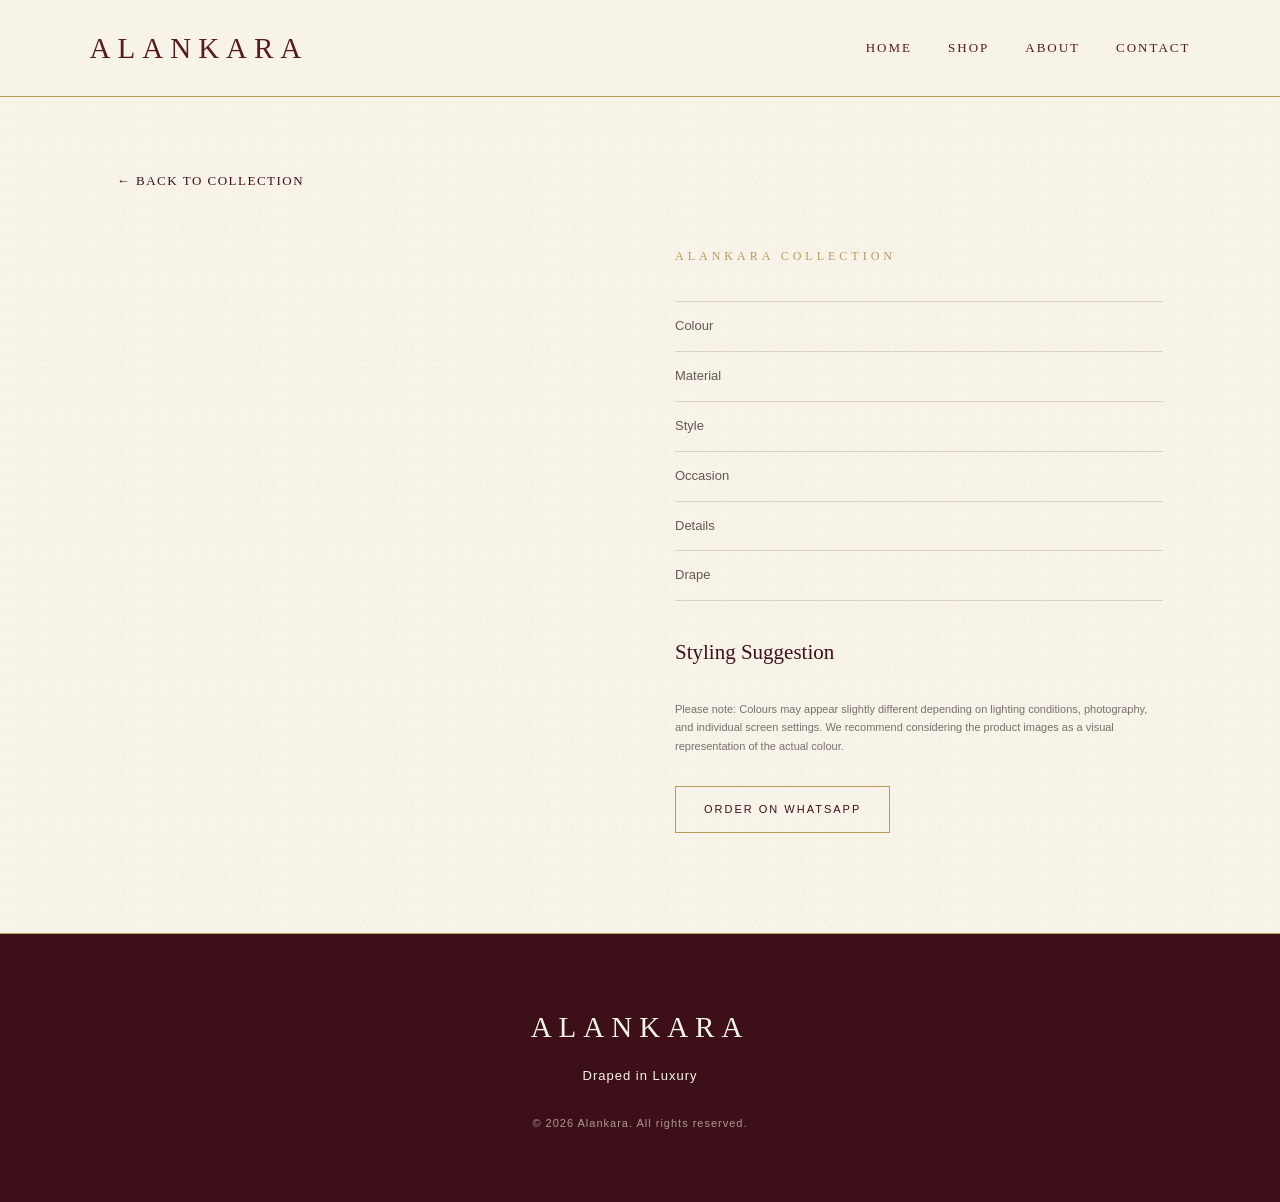
==== product.html @ 79dfc37c "Add product details page with styling and scripts" ====
<!DOCTYPE html>
<html lang="en">
<head>
    <meta charset="UTF-8">
    <meta name="viewport" content="width=device-width, initial-scale=1.0">

    <title>Alankara | Product Details</title>

    <link rel="stylesheet" href="style.css">

    <style>
        .product-page {
            max-width: 1200px;
            margin: 0 auto;
            padding: 70px 6% 100px;
        }

        .back-link {
            display: inline-block;
            margin-bottom: 45px;
            color: #3D1019;
            text-decoration: none;
            font-size: 13px;
            letter-spacing: 1.5px;
            text-transform: uppercase;
        }

        .back-link:hover {
            color: #B89A5A;
        }

        .product-detail {
            display: grid;
            grid-template-columns: 1fr 1fr;
            gap: 70px;
            align-items: start;
        }

        .product-gallery {
            position: sticky;
            top: 30px;
        }

        .main-product-image {
            width: 100%;
            max-height: 700px;
            object-fit: cover;
            display: block;
        }

        .product-info-page {
            padding-top: 10px;
        }

        .product-info-page .section-subtitle {
            margin-bottom: 15px;
        }

        .product-info-page h1 {
            color: #3D1019;
            font-size: clamp(36px, 5vw, 58px);
            font-weight: normal;
            line-height: 1.15;
            margin: 0 0 20px;
        }

        .product-price-page {
            font-family: Arial, sans-serif;
            color: #3D1019;
            font-size: 18px;
            letter-spacing: 1px;
            margin-bottom: 35px;
        }

        .product-description-page {
            font-family: Arial, sans-serif;
            color: #625954;
            font-size: 15px;
            line-height: 1.9;
            margin-bottom: 35px;
        }

        .product-details-list {
            border-top: 1px solid rgba(61, 16, 25, 0.15);
            margin-bottom: 35px;
        }

        .detail-row {
            display: flex;
            justify-content: space-between;
            gap: 20px;
            padding: 14px 0;
            border-bottom: 1px solid rgba(61, 16, 25, 0.15);
            font-family: Arial, sans-serif;
            font-size: 13px;
        }

        .detail-label {
            color: #625954;
        }

        .detail-value {
            color: #3D1019;
            text-align: right;
        }

        .styling-title {
            color: #3D1019;
            font-family: Georgia, "Times New Roman", serif;
            font-size: 21px;
            font-weight: normal;
            margin-bottom: 10px;
        }

        .styling-text {
            font-family: Arial, sans-serif;
            color: #625954;
            font-size: 14px;
            line-height: 1.8;
            margin-bottom: 30px;
        }

        .colour-note {
            font-family: Arial, sans-serif;
            color: #77706B;
            font-size: 11px;
            line-height: 1.7;
            margin-bottom: 30px;
        }

        .order-button-page {
            display: inline-block;
            padding: 14px 28px;
            border: 1px solid #B89A5A;
            color: #3D1019;
            text-decoration: none;
            font-family: Arial, sans-serif;
            font-size: 11px;
            letter-spacing: 2px;
            text-transform: uppercase;
            transition: all 0.3s ease;
        }

        .order-button-page:hover {
            background: #3D1019;
            color: #F8F3E8;
            border-color: #3D1019;
        }

        @media (max-width: 800px) {
            .product-page {
                padding: 45px 6% 70px;
            }

            .product-detail {
                grid-template-columns: 1fr;
                gap: 40px;
            }

            .product-gallery {
                position: static;
            }

            .product-info-page h1 {
                font-size: 38px;
            }
        }
    </style>
</head>

<body>

    <header>
        <div class="logo">ALANKARA</div>

        <nav>
            <a href="index.html">Home</a>
            <a href="index.html#shop">Shop</a>
            <a href="index.html#about">About</a>
            <a href="index.html#contact">Contact</a>
        </nav>
    </header>

    <main class="product-page">

        <a href="index.html#shop" class="back-link">← Back to Collection</a>

        <div class="product-detail">

            <div class="product-gallery">
                <img
                    id="product-image"
                    class="main-product-image"
                    src=""
                    alt=""
                >
            </div>

            <div class="product-info-page">

                <p class="section-subtitle">ALANKARA COLLECTION</p>

                <h1 id="product-name"></h1>

                <p id="product-price" class="product-price-page"></p>

                <p id="product-description" class="product-description-page"></p>

                <div class="product-details-list">

                    <div class="detail-row">
                        <span class="detail-label">Colour</span>
                        <span id="product-colour" class="detail-value"></span>
                    </div>

                    <div class="detail-row">
                        <span class="detail-label">Material</span>
                        <span id="product-material" class="detail-value"></span>
                    </div>

                    <div class="detail-row">
                        <span class="detail-label">Style</span>
                        <span id="product-style" class="detail-value"></span>
                    </div>

                    <div class="detail-row">
                        <span class="detail-label">Occasion</span>
                        <span id="product-occasion" class="detail-value"></span>
                    </div>

                    <div class="detail-row">
                        <span class="detail-label">Details</span>
                        <span id="product-details" class="detail-value"></span>
                    </div>

                    <div class="detail-row">
                        <span class="detail-label">Drape</span>
                        <span id="product-drape" class="detail-value"></span>
                    </div>

                </div>

                <h3 class="styling-title">Styling Suggestion</h3>

                <p id="product-styling" class="styling-text"></p>

                <p class="colour-note">
                    Please note: Colours may appear slightly different depending on
                    lighting conditions, photography, and individual screen settings.
                    We recommend considering the product images as a visual
                    representation of the actual colour.
                </p>

                <a
                    id="whatsapp-button"
                    href="#"
                    class="order-button-page"
                    target="_blank">
                    Order on WhatsApp
                </a>

            </div>

        </div>

    </main>

    <footer>
        <div class="logo">ALANKARA</div>
        <p>Draped in Luxury</p>
        <p class="copyright">© 2026 Alankara. All rights reserved.</p>
    </footer>

    <script src="script.js"></script>

    <script>
        const productData = {
            "kanchipuram": {
                name: "Kanchipuram Silk Saree",
                price: "MUR 3,500",
                image: "images/saree1.png",
                description: "A rich deep wine-red silk saree beautifully complemented by antique-gold detailing. Its regal colour palette and traditional character create an elegant statement for weddings, festive celebrations and special occasions. The graceful drape and refined detailing bring together timeless tradition and sophisticated style.",
                colour: "Deep Wine Red with Antique Gold",
                material: "Silk",
                style: "Traditional",
                occasion: "Weddings, festive celebrations & special occasions",
                details: "Antique-gold zari detailing",
                drape: "Structured and graceful",
                styling: "Pair with gold jewellery, delicate bangles and a classic clutch for a polished festive look."
            },

            "banarasi": {
                name: "Banarasi Silk Saree",
                price: "MUR 3,200",
                image: "images/saree2.png",
                description: "An elegant emerald-green Banarasi silk saree enriched with intricate gold detailing. The deep jewel-toned colour gives the saree a luxurious presence, while its traditional woven character adds timeless sophistication. Perfect for weddings, festive occasions and elegant evening celebrations.",
                colour: "Emerald Green with Gold",
                material: "Silk",
                style: "Banarasi",
                occasion: "Weddings, festive celebrations & evening occasions",
                details: "Intricate gold woven detailing",
                drape: "Elegant and flowing",
                styling: "Style with gold earrings, a statement bangle and a sleek traditional hairstyle."
            },

            "organza": {
                name: "Organza Saree",
                price: "MUR 2,800",
                image: "images/saree3.png",
                description: "A delicate blush-pink organza saree accented with soft gold detailing. Light and feminine, it creates an effortlessly graceful silhouette while adding a subtle touch of glamour. A beautiful choice for celebrations, evening gatherings and special occasions.",
                colour: "Blush Pink with Soft Gold",
                material: "Organza",
                style: "Contemporary & feminine",
                occasion: "Parties, celebrations & special occasions",
                details: "Delicate and airy finish",
                drape: "Lightweight and elegant",
                styling: "Pair with pearl or delicate gold jewellery for a soft, sophisticated look."
            },

            "georgette": {
                name: "Georgette Saree",
                price: "MUR 2,500",
                image: "images/saree4.png",
                description: "A sophisticated midnight-blue georgette saree finished with subtle silver detailing. Its deep, elegant colour combined with the fluid nature of georgette creates a graceful and contemporary silhouette. Ideal for evening occasions, celebrations and dinners where understated elegance takes centre stage.",
                colour: "Midnight Blue with Silver",
                material: "Georgette",
                style: "Contemporary",
                occasion: "Parties, dinners & special occasions",
                details: "Subtle silver detailing",
                drape: "Soft and fluid",
                styling: "Complete the look with silver jewellery, a sleek clutch and refined evening makeup."
            }
        };

        const params = new URLSearchParams(window.location.search);
        const productKey = params.get("product");
        const product = productData[productKey] || productData["kanchipuram"];

        document.getElementById("product-name").textContent = product.name;
        document.getElementById("product-price").textContent = product.price;
        document.getElementById("product-image").src = product.image;
        document.getElementById("product-image").alt = product.name;
        document.getElementById("product-description").textContent = product.description;
        document.getElementById("product-colour").textContent = product.colour;
        document.getElementById("product-material").textContent = product.material;
        document.getElementById("product-style").textContent = product.style;
        document.getElementById("product-occasion").textContent = product.occasion;
        document.getElementById("product-details").textContent = product.details;
        document.getElementById("product-drape").textContent = product.drape;
        document.getElementById("product-styling").textContent = product.styling;

        const whatsappNumber = "230XXXXXXXX";

        const message =
            `Hello Alankara, I am interested in the ${product.name} priced at ${product.price}. Is it still available?`;

        document.getElementById("whatsapp-button").href =
            `https://wa.me/${whatsappNumber}?text=${encodeURIComponent(message)}`;
    </script>

</body>
</html>
---- style.css ----
/* ================================
   ALANKARA — THE ART OF ELEGANCE
   Luxury Ivory • Maroon • Gold
   ================================ */


/* ================================
   GENERAL
   ================================ */

* {
    margin: 0;
    padding: 0;
    box-sizing: border-box;
}

html {
    scroll-behavior: smooth;
}

body {
    font-family: Georgia, "Times New Roman", serif;

    background-color: #F8F3E8;

    background-image:
        radial-gradient(
            rgba(255, 255, 255, 0.45) 1px,
            transparent 1px
        ),
        radial-gradient(
            rgba(90, 23, 36, 0.025) 1px,
            transparent 1px
        );

    background-size: 17px 17px, 23px 23px;
    background-position: 0 0, 8px 11px;

    color: #211A18;
    line-height: 1.6;
}


/* ================================
   NAVIGATION
   ================================ */

header {
    width: 100%;
    padding: 25px 7%;
    display: flex;
    justify-content: space-between;
    align-items: center;
    background: #F8F3E8;
    position: sticky;
    top: 0;
    z-index: 1000;
    border-bottom: 1px solid #B89A5A;
}

.logo {
    font-size: 29px;
    letter-spacing: 7px;
    font-weight: normal;
    color: #5A1724;
    text-transform: uppercase;
}

nav {
    display: flex;
    gap: 30px;
}

nav {
    display: flex;
    gap: 36px;
    align-items: center;
}

nav a {
    text-decoration: none;
    color: #5A1724;
    font-size: 13px;
    letter-spacing: 2px;
    text-transform: uppercase;
    transition: 0.3s;
    position: relative;
}

nav a::after {
    content: "";
    position: absolute;
    left: 0;
    bottom: -7px;
    width: 0;
    height: 1px;
    background: #B89A5A;
    transition: 0.3s;
}

nav a:hover {
    color: #B89A5A;
}

nav a:hover::after {
    width: 100%;
}


/* ================================
   HERO SECTION
   ================================ */

.hero {
    min-height: 88vh;

    display: flex;
    align-items: center;

    padding: 8%;

    background-image:
        linear-gradient(
            rgba(61, 16, 25, 0.38),
            rgba(61, 16, 25, 0.38)
        ),
        url("images/hero.png");

    background-size: cover;
    background-position: center;
}

.hero-content {
    max-width: 600px;
    color: #F8F3E8;
}

.small-title,
.section-subtitle {
    font-size: 12px;
    letter-spacing: 4px;
    text-transform: uppercase;
    color: #B89A5A;
}

.hero h1 {
    font-size: clamp(48px, 7vw, 82px);
    line-height: 1.08;
    font-weight: normal;
    letter-spacing: 1px;
    margin: 24px 0;
}

.hero-text {
    font-size: 18px;
    max-width: 450px;
}


/* ================================
   BUTTON
   ================================ */

.button {
    display: inline-block;

    margin-top: 28px;

    padding: 14px 30px;

    background: #5A1724;
    color: #F8F3E8;

    text-decoration: none;

    font-size: 13px;
    letter-spacing: 2px;
    text-transform: uppercase;

    border: 1px solid #B89A5A;

    transition: 0.3s;
}

.button:hover {
    background: #3D1019;
    color: #FFFFFF;
}


/* ================================
   SHOP SECTION
   ================================ */

.shop {
    padding: 110px 7%;
    background: transparent;
}

.shop .section-subtitle {
    text-align: center;
}

h2 {
    text-align: center;
    font-size: clamp(32px, 5vw, 48px);
    font-weight: normal;
    color: #5A1724;
    margin: 15px 0 55px;
}


/* ================================
   PRODUCTS
   ================================ */

.products {
    display: grid;

    grid-template-columns:
        repeat(auto-fit, minmax(240px, 1fr));

    gap: 35px;

    max-width: 1300px;
    margin: auto;
}

.product-card {
    background: #FFFDF8;

    overflow: hidden;

    border: 1px solid #E8DCC5;

    transition:
        transform 0.4s ease,
        box-shadow 0.4s ease;
}

.product-card:hover {
    transform: translateY(-8px);

    box-shadow:
        0 18px 45px rgba(90, 23, 36, 0.15);
}


.product-image {
    width: 100%;
    height: 380px;

    object-fit: cover;

    display: block;

    transition: transform 0.5s ease;
}

.product-card:hover .product-image {
    transform: scale(1.03);
}

.product-info {
    padding: 22px;
}

.product-name {
    font-size: 20px;
    font-weight: normal;
    letter-spacing: 0.5px;
    margin-bottom: 8px;
    color: #5A1724;
}

.product-description {
    font-family: Arial, sans-serif;
    font-size: 13px;
    color: #766D67;
    margin-bottom: 12px;
}

.product-price {
    font-family: Arial, sans-serif;
    font-size: 15px;
    font-weight: normal;
    letter-spacing: 1px;
    color: #5A1724;
}

.whatsapp-button {
    display: block;

    margin-top: 20px;

    padding: 13px;

    text-align: center;

    background: #5A1724;
    color: #F8F3E8;

    text-decoration: none;

    font-family: Arial, sans-serif;
    font-size: 11px;

    letter-spacing: 2px;
    text-transform: uppercase;

    border: 1px solid #B89A5A;

    transition: 0.3s ease;
}

.whatsapp-button:hover {
    background: #3D1019;
    border-color: #B89A5A;
    letter-spacing: 2.5px;
}

.whatsapp-button:hover {
    background: #3D1019;
}


/* ================================
   ABOUT
   ================================ */

.about {
    background: #E8DCC5;
    padding: 110px 7%;
}

.about-content {
    max-width: 780px;
    margin: auto;
    text-align: center;
    padding: 10px 20px;
}

.about-content h2 {
    color: #5A1724;
}

.about-content p:not(.section-subtitle) {
    font-family: Arial, sans-serif;
    font-size: 16px;
    line-height: 1.9;
    color: #3D1019;
    margin-bottom: 20px;
}


/* ================================
   CONTACT
   ================================ */

.contact {
    padding: 120px 7%;
    text-align: center;
    background: transparent;
}

.contact h2 {
    color: #5A1724;
    font-size: clamp(32px, 5vw, 48px);
    font-weight: normal;
    letter-spacing: 0.5px;
    margin: 15px 0 25px;
}

.contact > p:not(.section-subtitle) {
    font-family: Arial, sans-serif;
    color: #625954;
    max-width: 550px;
    margin: 0 auto;
    line-height: 1.8;
}

/* ================================
   FOOTER
   ================================ */

footer {
    background: #3D1019;
    color: #F8F3E8;

    text-align: center;

    padding: 70px 20px;

    border-top: 1px solid #B89A5A;
}

footer .logo {
    margin-bottom: 15px;
    color: #F8F3E8;
}

footer p {
    font-family: Arial, sans-serif;
    font-size: 13px;
    letter-spacing: 1px;
}

.copyright {
    margin-top: 28px;
    opacity: 0.6;
    font-size: 11px;
    letter-spacing: 1px;
}


/* ================================
   MOBILE
   ================================ */

@media (max-width: 700px) {

    header {
        padding: 20px;
        flex-direction: column;
        gap: 15px;
    }

    nav {
        gap: 18px;
    }

    nav a {
        font-size: 12px;
    }

    .hero {
        min-height: 75vh;
        padding: 30px;
    }

    .hero h1 {
        font-size: 46px;
    }

    .hero-text {
        font-size: 16px;
    }

    .shop,
    .about,
    .contact {
        padding: 75px 20px;
    }

    .products {
        grid-template-columns: 1fr;
        gap: 30px;
    }

    .product-image {
        height: 430px;
    }

}
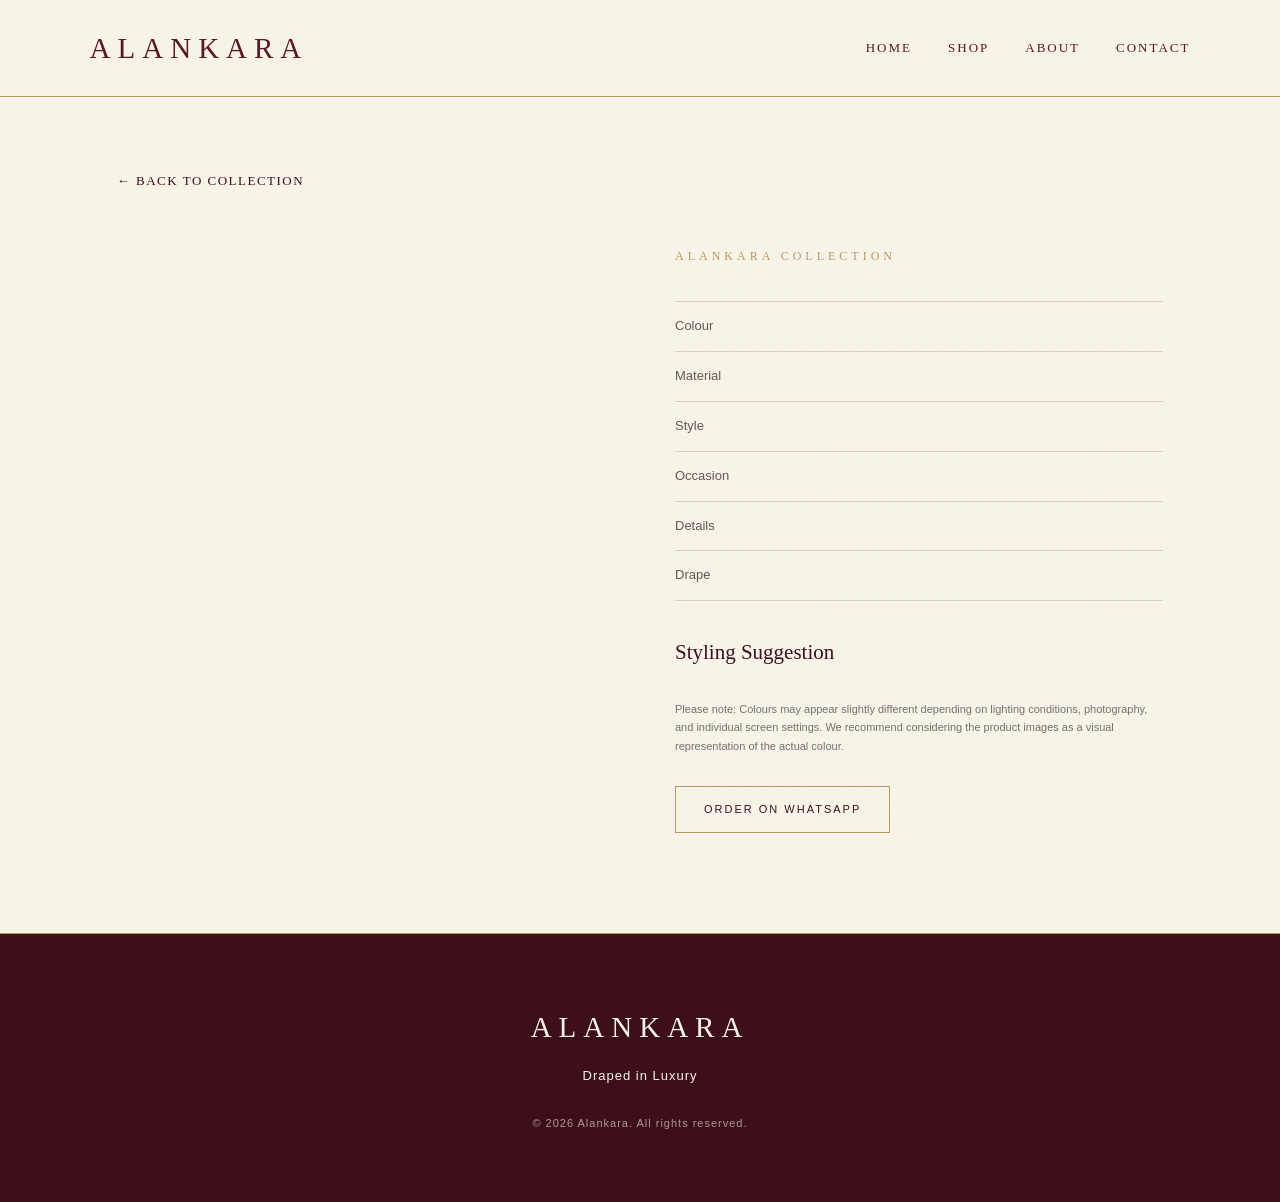
==== commit eb7b3b1f: "Add product thumbnail functionality and styles" ====
--- a/product.html
+++ b/product.html
@@ -47,6 +47,29 @@
             object-fit: cover;
             display: block;
         }
+        .product-thumbnails {
+    display: flex;
+    gap: 12px;
+    margin-top: 15px;
+    flex-wrap: wrap;
+}
+
+.product-thumbnail {
+    width: 75px;
+    height: 95px;
+    object-fit: cover;
+    cursor: pointer;
+    border: 1px solid rgba(61, 16, 25, 0.15);
+    transition: all 0.3s ease;
+}
+
+.product-thumbnail:hover {
+    border-color: #B89A5A;
+}
+
+.product-thumbnail.active {
+    border: 2px solid #B89A5A;
+}
 
         .product-info-page {
             padding-top: 10px;
@@ -188,13 +211,17 @@
         <div class="product-detail">
 
             <div class="product-gallery">
-                <img
-                    id="product-image"
-                    class="main-product-image"
-                    src=""
-                    alt=""
-                >
-            </div>
+
+    <img
+        id="product-image"
+        class="main-product-image"
+        src=""
+        alt=""
+    >
+
+    <div id="product-thumbnails" class="product-thumbnails"></div>
+
+</div>
 
             <div class="product-info-page">
 
@@ -340,6 +367,35 @@
         document.getElementById("product-price").textContent = product.price;
         document.getElementById("product-image").src = product.image;
         document.getElementById("product-image").alt = product.name;
+        const thumbnailContainer = document.getElementById("product-thumbnails");
+
+const productImages = [product.image];
+
+productImages.forEach(function(image, index) {
+
+    const thumbnail = document.createElement("img");
+
+    thumbnail.src = image;
+    thumbnail.alt = product.name;
+    thumbnail.className = "product-thumbnail";
+
+    if (index === 0) {
+        thumbnail.classList.add("active");
+    }
+
+    thumbnail.addEventListener("click", function() {
+
+        document.getElementById("product-image").src = image;
+
+        document.querySelectorAll(".product-thumbnail").forEach(function(item) {
+            item.classList.remove("active");
+        });
+
+        thumbnail.classList.add("active");
+    });
+
+    thumbnailContainer.appendChild(thumbnail);
+});
         document.getElementById("product-description").textContent = product.description;
         document.getElementById("product-colour").textContent = product.colour;
         document.getElementById("product-material").textContent = product.material;
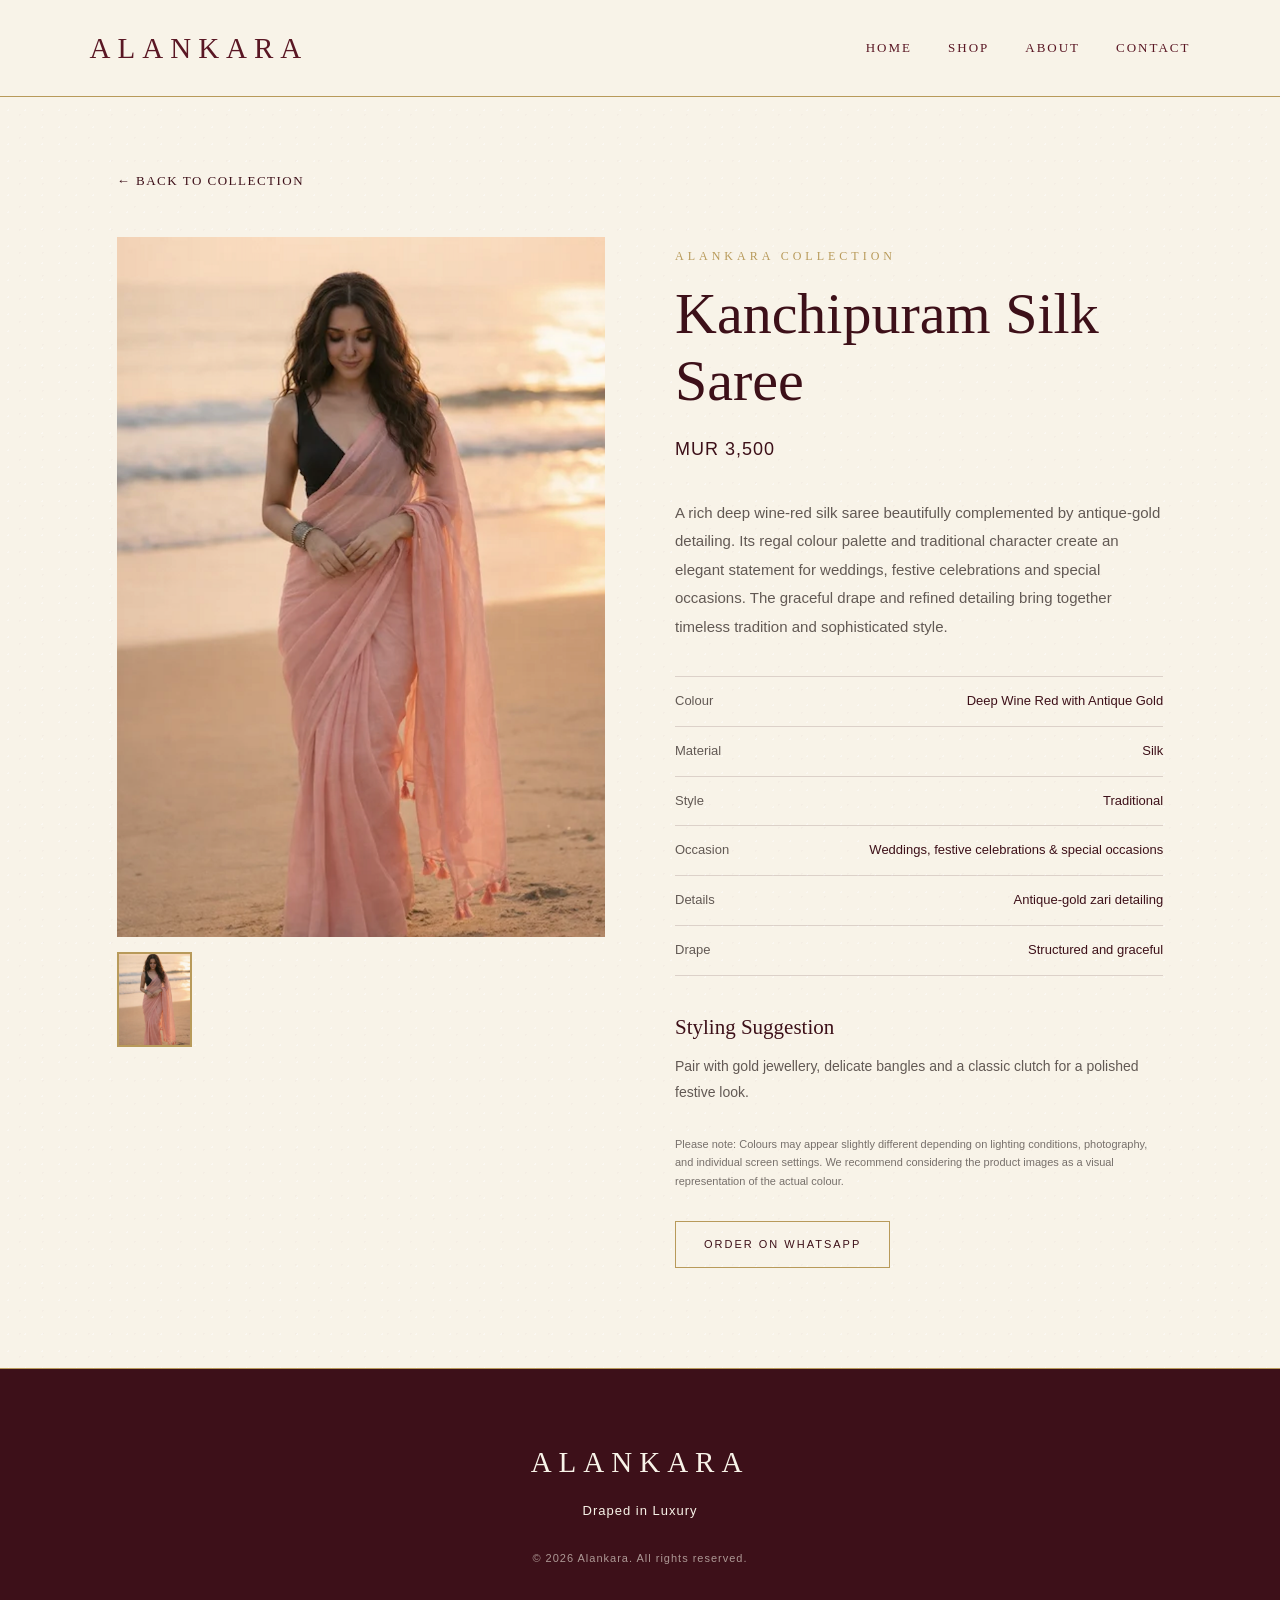
==== commit e1e90e15: "Remove script.js reference from product.html Removed external script reference to script.js." ====
--- a/product.html
+++ b/product.html
@@ -297,8 +297,6 @@
         <p>Draped in Luxury</p>
         <p class="copyright">© 2026 Alankara. All rights reserved.</p>
     </footer>
-
-    <script src="script.js"></script>
 
     <script>
         const productData = {
